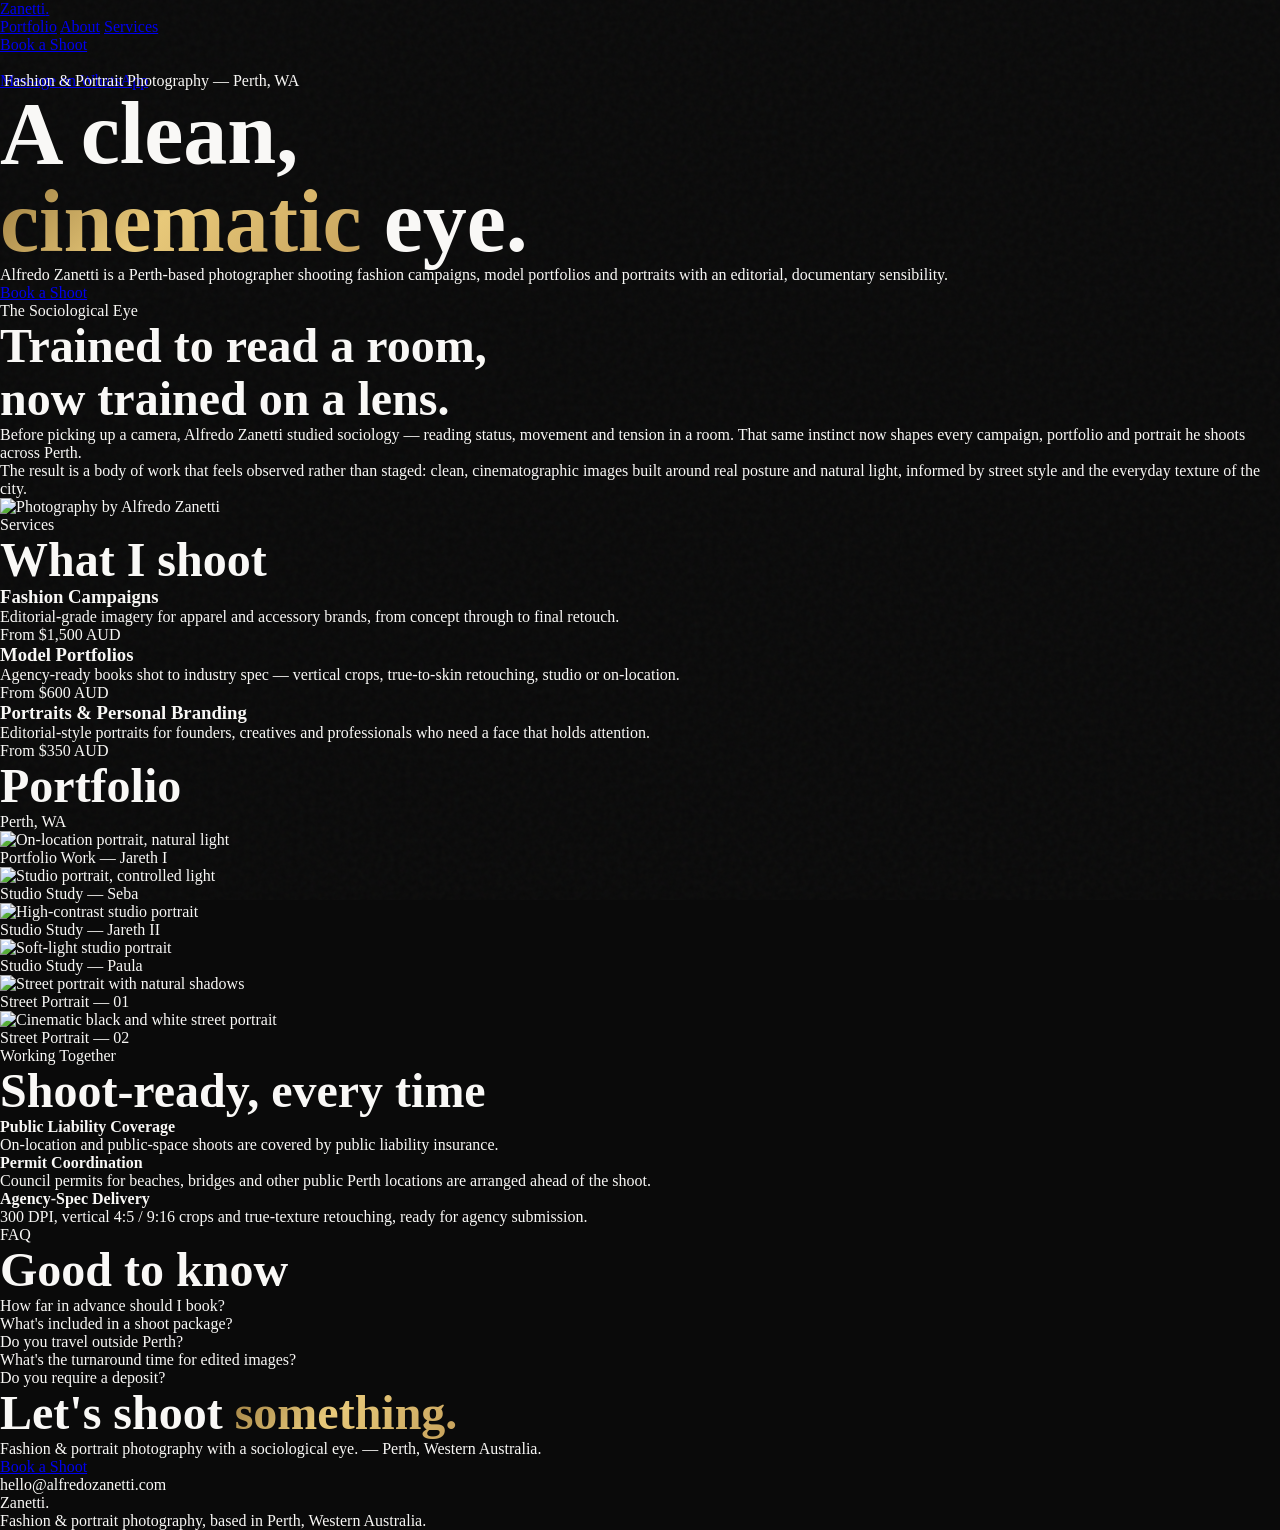
==== index.html @ e4895e29 "Build static site + Tailwind CDN + GitHub API CMS for Alfredo Zanetti Scaffolds the full stack: dyna" ====
<!DOCTYPE html>
<html lang="en" class="scroll-smooth">
<head>
    <meta charset="UTF-8">
    <meta name="viewport" content="width=device-width, initial-scale=1.0">
    <title>Zanetti Photography — Fashion & Portrait Photographer in Perth, WA</title>
    <meta name="description" content="Alfredo Zanetti is a Perth-based fashion and portrait photographer shooting campaigns, model portfolios and portraits with an editorial, documentary sensibility.">

    <!-- Tailwind CSS CDN -->
    <script src="https://cdn.tailwindcss.com"></script>

    <!-- Google Fonts -->
    <link rel="preconnect" href="https://fonts.googleapis.com">
    <link rel="preconnect" href="https://fonts.gstatic.com" crossorigin>
    <link href="https://fonts.googleapis.com/css2?family=Cormorant+Garamond:ital,wght@0,300;0,400;0,500;0,600;1,300;1,400&family=DM+Sans:wght@300;400;500;700&family=JetBrains+Mono:wght@400;700&display=swap" rel="stylesheet">

    <!-- Phosphor Icons -->
    <script src="https://unpkg.com/@phosphor-icons/web" defer></script>

    <link rel="stylesheet" href="styles.css">

    <script>
        tailwind.config = {
            theme: { extend: {
                colors: {
                    'jet-black':    '#0A0A0A',
                    'bone-white':   '#F9F8F6',
                    'warm-cotton':  '#F4EFE6',
                    'aged-gold':    '#C6A15B',
                    'dry-stone':    '#8C8882',
                    'surface-card': '#121213',
                },
                fontFamily: {
                    sans:  ['"DM Sans"', 'sans-serif'],
                    serif: ['"Cormorant Garamond"', 'serif'],
                    mono:  ['"JetBrains Mono"', 'monospace'],
                },
                borderRadius: { 'saas': '1.5rem', 'pill': '9999px' },
            }}
        }
    </script>
</head>
<body class="font-sans bg-jet-black text-bone-white selection:bg-aged-gold selection:text-jet-black">

    <div class="noise"></div>
    <div id="progress-bar"></div>

    <!-- Nav pill flotante -->
    <nav id="main-nav" class="fixed w-full z-50 top-4 px-4">
        <div class="max-w-[1050px] mx-auto bg-warm-cotton/90 backdrop-blur-2xl border border-white/10 shadow-sm rounded-full h-14 flex justify-between items-center px-5 md:px-8">
            <a href="/" class="font-serif italic text-[1.15rem] text-jet-black hover:text-aged-gold transition-colors">Zanetti<span class="text-aged-gold">.</span></a>
            <div class="hidden md:flex gap-8 text-[10px] font-mono uppercase tracking-widest text-jet-black/70">
                <a href="#portfolio" class="hover:text-aged-gold transition-colors">Portfolio</a>
                <a href="#about" class="hover:text-aged-gold transition-colors">About</a>
                <a href="#services" class="hover:text-aged-gold transition-colors">Services</a>
            </div>
            <a id="nav-cta" href="#" target="_blank" rel="noopener" class="bg-jet-black text-bone-white px-6 py-2.5 rounded-full text-[10px] font-mono font-bold uppercase tracking-widest hover:bg-aged-gold hover:text-jet-black transition-all">Book a Shoot</a>
        </div>
    </nav>

    <!-- WhatsApp flotante -->
    <a id="whatsapp-float" href="#" target="_blank" rel="noopener"
       class="fixed bottom-7 right-5 z-50 flex items-center justify-center w-12 h-12 bg-[#25D366] rounded-full shadow-[0_6px_20px_rgba(37,211,102,0.45)] hover:scale-110 transition-transform">
        <i class="ph-fill ph-whatsapp-logo text-white text-2xl"></i>
    </a>

    <!-- Sticky CTA mobile -->
    <div id="sticky-cta" class="fixed bottom-0 left-0 right-0 z-40 lg:hidden bg-surface-card border-t border-white/10 px-4 py-3 shadow-2xl">
        <a id="sticky-cta-link" href="#" target="_blank" rel="noopener" class="flex items-center justify-center gap-3 bg-[#25D366] text-white rounded-full py-3.5 font-mono text-[10px] font-bold uppercase tracking-widest hover:bg-[#20ba58] transition-all">
            Message on WhatsApp <i class="ph ph-whatsapp-logo"></i>
        </a>
    </div>

    <!-- Main container -->
    <main class="max-w-[1060px] mx-auto px-4 sm:px-5 pt-[4.5rem] pb-32 lg:pb-20 space-y-4 md:space-y-5">

        <section id="hero-section" class="relative rounded-[2rem] md:rounded-[2.5rem] overflow-hidden bg-jet-black min-h-[92vh] flex flex-col justify-end px-6 sm:px-10 md:px-14 lg:px-16 pb-14 sm:pb-18 md:pb-24 shadow-2xl">
            <!-- populated by main.js: background image, gradient overlay, hero copy -->
        </section>

        <section id="about" class="scroll-mt-24 bg-surface-card rounded-[2rem] md:rounded-[2.5rem] border border-white/5 px-6 sm:px-10 md:px-14 lg:px-16 py-16 md:py-22">
            <!-- populated by main.js -->
        </section>

        <section id="services" class="scroll-mt-24 bg-warm-cotton text-jet-black rounded-[2rem] md:rounded-[2.5rem] px-6 sm:px-10 md:px-14 lg:px-16 py-16 md:py-22">
            <!-- populated by main.js -->
        </section>

        <section id="portfolio" class="scroll-mt-24 rounded-[2rem] md:rounded-[2.5rem] px-2 sm:px-4 py-4">
            <!-- populated by main.js -->
        </section>

        <section id="credentials" class="bg-surface-card rounded-[2rem] md:rounded-[2.5rem] border border-white/5 px-6 sm:px-10 md:px-14 lg:px-16 py-16 md:py-22">
            <!-- populated by main.js -->
        </section>

        <section id="faq" class="bg-warm-cotton text-jet-black rounded-[2rem] md:rounded-[2.5rem] px-6 sm:px-10 md:px-14 lg:px-16 py-16 md:py-22">
            <!-- populated by main.js -->
        </section>

        <section id="contacto" class="scroll-mt-24 bg-jet-black border border-aged-gold/20 rounded-[2rem] md:rounded-[2.5rem] px-6 sm:px-10 md:px-14 lg:px-16 py-16 md:py-22 text-center">
            <!-- populated by main.js -->
        </section>

    </main>

    <footer id="site-footer" class="border-t border-white/5 py-16 text-center px-4">
        <!-- populated by main.js -->
    </footer>

    <script src="tracking.js"></script>
    <script src="main.js"></script>

    <script>
        const observer = new IntersectionObserver((entries) => {
          entries.forEach(e => { if (e.isIntersecting) { e.target.classList.add('visible'); observer.unobserve(e.target); } });
        }, { threshold: 0.12 });
        document.addEventListener('content:rendered', () => {
          document.querySelectorAll('.reveal').forEach(el => observer.observe(el));
        });

        const bar = document.getElementById('progress-bar');
        if (bar) window.addEventListener('scroll', () => {
          bar.style.width = (window.scrollY / (document.body.scrollHeight - window.innerHeight) * 100) + '%';
        });

        const nav = document.getElementById('main-nav');
        if (nav) window.addEventListener('scroll', () => nav.classList.toggle('scrolled', window.scrollY > 50));

        const cta = document.getElementById('sticky-cta');
        if (cta) window.addEventListener('scroll', () => cta.classList.toggle('visible', window.scrollY > 400));
    </script>
</body>
</html>
---- styles.css ----
/* Design tokens — dark editorial palette
   jet-black #0A0A0A / bone-white #F9F8F6 / aged-gold #C6A15B /
   warm-cotton #F4EFE6 / dry-stone #8C8882 / surface-card #121213 */

*, *::before, *::after { box-sizing: border-box; margin: 0; padding: 0; }
html { -webkit-font-smoothing: antialiased; text-rendering: optimizeLegibility; }
body { background-color: #0A0A0A; color: #F9F8F6; }
img, video { display: block; max-width: 100%; }

::selection { background: #C6A15B; color: #0A0A0A; }

.noise {
  position: fixed; inset: 0; z-index: -10; pointer-events: none; opacity: 0.035;
  background-image: url("data:image/svg+xml,%3Csvg viewBox='0 0 200 200' xmlns='http://www.w3.org/2000/svg'%3E%3Cfilter id='n'%3E%3CfeTurbulence type='fractalNoise' baseFrequency='0.75' numOctaves='4' stitchTiles='stitch'/%3E%3C/filter%3E%3Crect width='100%25' height='100%25' filter='url(%23n)'/%3E%3C/svg%3E");
}

.gold-text {
  background: linear-gradient(135deg, #9C7C3F 0%, #E8C97A 45%, #C6A15B 100%);
  -webkit-background-clip: text; -webkit-text-fill-color: transparent; background-clip: text;
}

.f-hero    { font-size: clamp(2.4rem, 6vw + 1rem, 5.5rem); line-height: 1.0; }
.f-section { font-size: clamp(1.9rem, 3.5vw + 0.5rem, 3rem); line-height: 1.1; }
.f-sub     { font-size: clamp(1.4rem, 2vw + 0.4rem, 2rem); line-height: 1.2; }
.f-stat    { font-size: clamp(3.5rem, 7vw, 5.5rem); line-height: 1; }

.card-lift { transition: transform 0.3s cubic-bezier(0.16,1,0.3,1), box-shadow 0.3s cubic-bezier(0.16,1,0.3,1); }
.card-lift:hover { transform: translateY(-6px); box-shadow: 0 24px 60px -12px rgba(0,0,0,0.5); }

details summary { list-style: none; cursor: pointer; user-select: none; }
details summary::-webkit-details-marker { display: none; }
.faq-icon { transition: transform 0.22s ease; }
details[open] .faq-icon { transform: rotate(45deg); }
details[open] > summary { color: #C6A15B; }
details > p { max-height: 0; overflow: hidden; transition: max-height 0.35s ease, padding-top 0.2s ease; }
details[open] > p { max-height: 300px; padding-top: 1rem; }

@keyframes fadeUp { from { opacity: 0; transform: translateY(32px); } to { opacity: 1; transform: translateY(0); } }
.a1 { animation: fadeUp 1s cubic-bezier(0.16,1,0.3,1) both; }
.a2 { animation: fadeUp 1s 0.15s cubic-bezier(0.16,1,0.3,1) both; }
.a3 { animation: fadeUp 1s 0.28s cubic-bezier(0.16,1,0.3,1) both; }
.a4 { animation: fadeUp 1s 0.4s cubic-bezier(0.16,1,0.3,1) both; }

.reveal { opacity: 0; transform: translateY(30px); transition: opacity 0.7s cubic-bezier(0.16,1,0.3,1), transform 0.7s cubic-bezier(0.16,1,0.3,1); }
.reveal.visible { opacity: 1; transform: none; }
.reveal-delay-1 { transition-delay: 0.1s; }
.reveal-delay-2 { transition-delay: 0.2s; }
.reveal-delay-3 { transition-delay: 0.3s; }

#main-nav { transition: background-color 0.3s ease, box-shadow 0.3s ease; }
#main-nav.scrolled { background-color: rgba(10,10,10,0.85) !important; box-shadow: 0 2px 20px rgba(0,0,0,0.4); }

@keyframes pulse-ring { 0%,100% { transform: scale(1); opacity: 0.5; } 50% { transform: scale(1.4); opacity: 0; } }
.pulse-dot::after { content: ''; position: absolute; inset: 0; border-radius: 9999px; background: #C6A15B; animation: pulse-ring 2.2s ease-in-out infinite; }
.pulse-dot { position: relative; display: inline-block; }

#sticky-cta { transform: translateY(100%); transition: transform 0.4s cubic-bezier(0.16,1,0.3,1); }
#sticky-cta.visible { transform: translateY(0); }

#progress-bar { position: fixed; top: 0; left: 0; height: 2px; z-index: 200; background: linear-gradient(90deg, #9C7C3F, #E8C97A); width: 0%; transition: width 0.1s linear; }

.testimonial-border { border-left: 3px solid #C6A15B; }

@keyframes bounce-slow { 0%,100% { transform: translateY(0); } 50% { transform: translateY(8px); } }
.bounce-slow { animation: bounce-slow 2.4s ease-in-out infinite; }
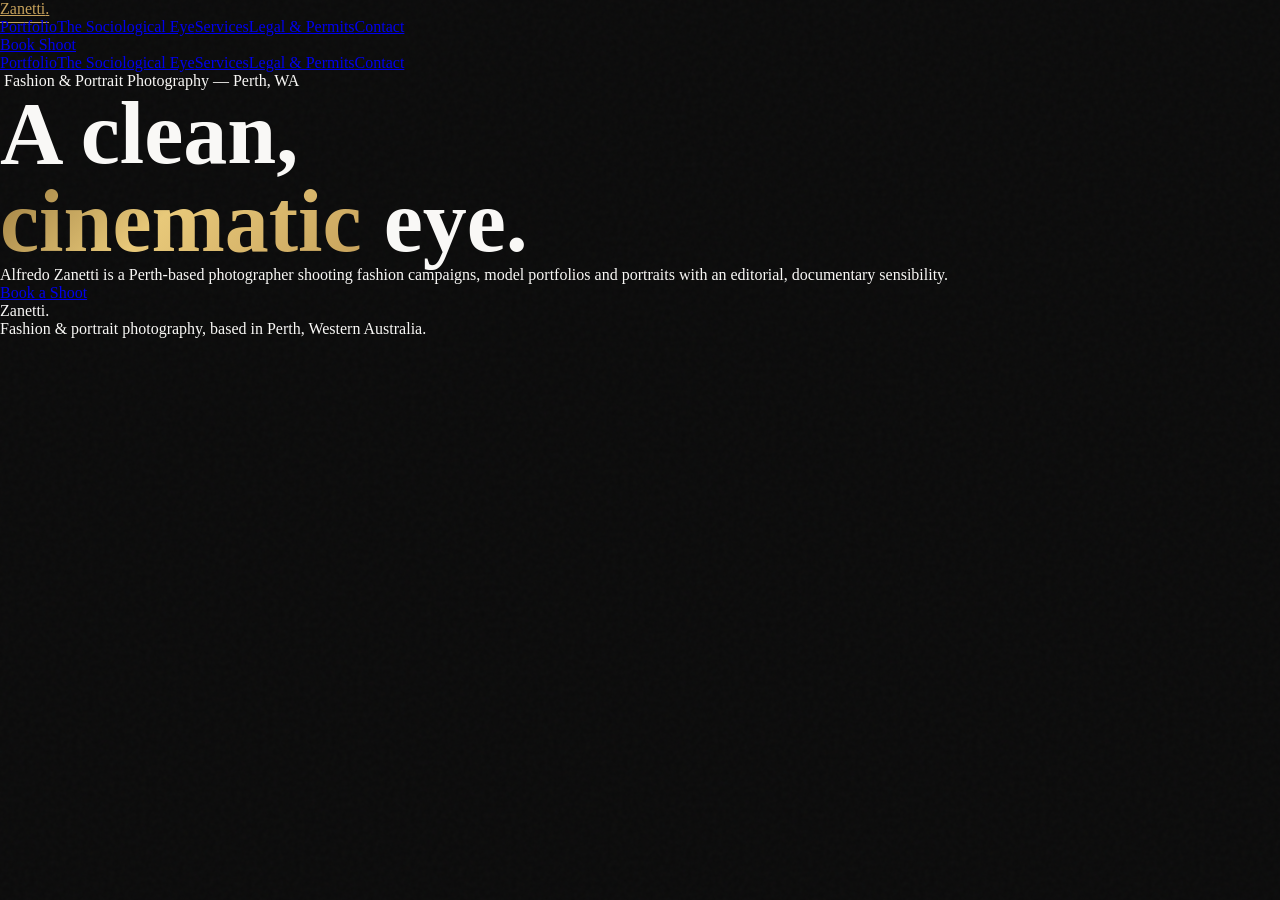
==== commit 0c5e53d6: "Rework site to match the rebranding proposal's visual system with SPA tabs Replaces the earlier scro" ====
--- a/index.html
+++ b/index.html
@@ -3,16 +3,16 @@
 <head>
     <meta charset="UTF-8">
     <meta name="viewport" content="width=device-width, initial-scale=1.0">
-    <title>Zanetti Photography — Fashion & Portrait Photographer in Perth, WA</title>
+    <title>Zanetti — Fashion & Portrait Photographer in Perth, WA</title>
     <meta name="description" content="Alfredo Zanetti is a Perth-based fashion and portrait photographer shooting campaigns, model portfolios and portraits with an editorial, documentary sensibility.">
 
     <!-- Tailwind CSS CDN -->
     <script src="https://cdn.tailwindcss.com"></script>
 
-    <!-- Google Fonts -->
+    <!-- Google Fonts — editorial pairing from the rebranding proposal -->
     <link rel="preconnect" href="https://fonts.googleapis.com">
     <link rel="preconnect" href="https://fonts.gstatic.com" crossorigin>
-    <link href="https://fonts.googleapis.com/css2?family=Cormorant+Garamond:ital,wght@0,300;0,400;0,500;0,600;1,300;1,400&family=DM+Sans:wght@300;400;500;700&family=JetBrains+Mono:wght@400;700&display=swap" rel="stylesheet">
+    <link href="https://fonts.googleapis.com/css2?family=Cormorant+Garamond:ital,wght@0,300;0,400;0,600;1,400&family=Playfair+Display:ital,wght@0,400;0,600;0,700;1,400;1,600&family=Inter:wght@300;400;500;600;700&display=swap" rel="stylesheet">
 
     <!-- Phosphor Icons -->
     <script src="https://unpkg.com/@phosphor-icons/web" defer></script>
@@ -31,31 +31,34 @@
                     'surface-card': '#121213',
                 },
                 fontFamily: {
-                    sans:  ['"DM Sans"', 'sans-serif'],
-                    serif: ['"Cormorant Garamond"', 'serif'],
-                    mono:  ['"JetBrains Mono"', 'monospace'],
+                    playfair:  ['"Playfair Display"', 'serif'],
+                    cormorant: ['"Cormorant Garamond"', 'serif'],
+                    sans:      ['"Inter"', 'sans-serif'],
                 },
-                borderRadius: { 'saas': '1.5rem', 'pill': '9999px' },
             }}
         }
     </script>
 </head>
-<body class="font-sans bg-jet-black text-bone-white selection:bg-aged-gold selection:text-jet-black">
+<body class="font-sans bg-jet-black text-bone-white selection:bg-aged-gold selection:text-jet-black antialiased">
 
     <div class="noise"></div>
     <div id="progress-bar"></div>
 
-    <!-- Nav pill flotante -->
-    <nav id="main-nav" class="fixed w-full z-50 top-4 px-4">
-        <div class="max-w-[1050px] mx-auto bg-warm-cotton/90 backdrop-blur-2xl border border-white/10 shadow-sm rounded-full h-14 flex justify-between items-center px-5 md:px-8">
-            <a href="/" class="font-serif italic text-[1.15rem] text-jet-black hover:text-aged-gold transition-colors">Zanetti<span class="text-aged-gold">.</span></a>
-            <div class="hidden md:flex gap-8 text-[10px] font-mono uppercase tracking-widest text-jet-black/70">
-                <a href="#portfolio" class="hover:text-aged-gold transition-colors">Portfolio</a>
-                <a href="#about" class="hover:text-aged-gold transition-colors">About</a>
-                <a href="#services" class="hover:text-aged-gold transition-colors">Services</a>
+    <!-- Nav -->
+    <nav id="main-nav" class="fixed top-0 w-full z-50 border-b border-white/5 bg-jet-black/80 backdrop-blur-xl">
+        <div class="max-w-7xl mx-auto px-6 md:px-10 h-16 flex justify-between items-center">
+            <a href="#home" data-tab="home" class="font-playfair italic text-xl text-bone-white tracking-widest uppercase hover:text-aged-gold transition-colors">
+                Zanetti<span class="text-aged-gold">.</span>
+            </a>
+            <div role="tablist" aria-label="Secciones" class="hidden md:flex gap-8 text-[9px] font-sans tracking-widest uppercase">
+                <!-- tabs injected by main.js -->
             </div>
-            <a id="nav-cta" href="#" target="_blank" rel="noopener" class="bg-jet-black text-bone-white px-6 py-2.5 rounded-full text-[10px] font-mono font-bold uppercase tracking-widest hover:bg-aged-gold hover:text-jet-black transition-all">Book a Shoot</a>
+            <a id="nav-cta" href="#contact" data-tab="contact" class="bg-warm-cotton text-jet-black px-5 py-2 rounded-full font-sans text-[9px] font-semibold uppercase tracking-widest hover:bg-aged-gold transition">
+                Book Shoot
+            </a>
         </div>
+        <!-- mobile tabs -->
+        <div id="mobile-tabs" role="tablist" aria-label="Secciones (móvil)" class="md:hidden flex gap-5 overflow-x-auto px-6 pb-3 text-[9px] font-sans tracking-widest uppercase whitespace-nowrap"></div>
     </nav>
 
     <!-- WhatsApp flotante -->
@@ -64,41 +67,41 @@
         <i class="ph-fill ph-whatsapp-logo text-white text-2xl"></i>
     </a>
 
-    <!-- Sticky CTA mobile -->
-    <div id="sticky-cta" class="fixed bottom-0 left-0 right-0 z-40 lg:hidden bg-surface-card border-t border-white/10 px-4 py-3 shadow-2xl">
-        <a id="sticky-cta-link" href="#" target="_blank" rel="noopener" class="flex items-center justify-center gap-3 bg-[#25D366] text-white rounded-full py-3.5 font-mono text-[10px] font-bold uppercase tracking-widest hover:bg-[#20ba58] transition-all">
-            Message on WhatsApp <i class="ph ph-whatsapp-logo"></i>
-        </a>
-    </div>
+    <main class="pt-16">
 
-    <!-- Main container -->
-    <main class="max-w-[1060px] mx-auto px-4 sm:px-5 pt-[4.5rem] pb-32 lg:pb-20 space-y-4 md:space-y-5">
-
-        <section id="hero-section" class="relative rounded-[2rem] md:rounded-[2.5rem] overflow-hidden bg-jet-black min-h-[92vh] flex flex-col justify-end px-6 sm:px-10 md:px-14 lg:px-16 pb-14 sm:pb-18 md:pb-24 shadow-2xl">
-            <!-- populated by main.js: background image, gradient overlay, hero copy -->
-        </section>
-
-        <section id="about" class="scroll-mt-24 bg-surface-card rounded-[2rem] md:rounded-[2.5rem] border border-white/5 px-6 sm:px-10 md:px-14 lg:px-16 py-16 md:py-22">
+        <!-- HOME / HERO panel -->
+        <section id="panel-home" role="tabpanel" aria-labelledby="tab-home" data-panel="home"
+                  class="relative min-h-screen flex flex-col justify-end px-6 md:px-16 pb-20 md:pb-28">
             <!-- populated by main.js -->
         </section>
 
-        <section id="services" class="scroll-mt-24 bg-warm-cotton text-jet-black rounded-[2rem] md:rounded-[2.5rem] px-6 sm:px-10 md:px-14 lg:px-16 py-16 md:py-22">
+        <!-- PORTFOLIO panel -->
+        <section id="panel-portfolio" role="tabpanel" aria-labelledby="tab-portfolio" data-panel="portfolio" hidden tabindex="-1"
+                  class="max-w-7xl mx-auto px-6 md:px-16 py-24 space-y-16">
             <!-- populated by main.js -->
         </section>
 
-        <section id="portfolio" class="scroll-mt-24 rounded-[2rem] md:rounded-[2.5rem] px-2 sm:px-4 py-4">
+        <!-- ABOUT panel -->
+        <section id="panel-about" role="tabpanel" aria-labelledby="tab-about" data-panel="about" hidden tabindex="-1"
+                  class="max-w-7xl mx-auto px-6 md:px-16 py-24">
             <!-- populated by main.js -->
         </section>
 
-        <section id="credentials" class="bg-surface-card rounded-[2rem] md:rounded-[2.5rem] border border-white/5 px-6 sm:px-10 md:px-14 lg:px-16 py-16 md:py-22">
+        <!-- SERVICES panel -->
+        <section id="panel-services" role="tabpanel" aria-labelledby="tab-services" data-panel="services" hidden tabindex="-1"
+                  class="max-w-7xl mx-auto px-6 md:px-16 py-24">
             <!-- populated by main.js -->
         </section>
 
-        <section id="faq" class="bg-warm-cotton text-jet-black rounded-[2rem] md:rounded-[2.5rem] px-6 sm:px-10 md:px-14 lg:px-16 py-16 md:py-22">
+        <!-- LEGAL & PERMITS panel -->
+        <section id="panel-legal" role="tabpanel" aria-labelledby="tab-legal" data-panel="legal" hidden tabindex="-1"
+                  class="max-w-7xl mx-auto px-6 md:px-16 py-24">
             <!-- populated by main.js -->
         </section>
 
-        <section id="contacto" class="scroll-mt-24 bg-jet-black border border-aged-gold/20 rounded-[2rem] md:rounded-[2.5rem] px-6 sm:px-10 md:px-14 lg:px-16 py-16 md:py-22 text-center">
+        <!-- CONTACT panel -->
+        <section id="panel-contact" role="tabpanel" aria-labelledby="tab-contact" data-panel="contact" hidden tabindex="-1"
+                  class="max-w-7xl mx-auto px-6 md:px-16 py-24">
             <!-- populated by main.js -->
         </section>
 
@@ -110,25 +113,5 @@
 
     <script src="tracking.js"></script>
     <script src="main.js"></script>
-
-    <script>
-        const observer = new IntersectionObserver((entries) => {
-          entries.forEach(e => { if (e.isIntersecting) { e.target.classList.add('visible'); observer.unobserve(e.target); } });
-        }, { threshold: 0.12 });
-        document.addEventListener('content:rendered', () => {
-          document.querySelectorAll('.reveal').forEach(el => observer.observe(el));
-        });
-
-        const bar = document.getElementById('progress-bar');
-        if (bar) window.addEventListener('scroll', () => {
-          bar.style.width = (window.scrollY / (document.body.scrollHeight - window.innerHeight) * 100) + '%';
-        });
-
-        const nav = document.getElementById('main-nav');
-        if (nav) window.addEventListener('scroll', () => nav.classList.toggle('scrolled', window.scrollY > 50));
-
-        const cta = document.getElementById('sticky-cta');
-        if (cta) window.addEventListener('scroll', () => cta.classList.toggle('visible', window.scrollY > 400));
-    </script>
 </body>
 </html>
--- a/styles.css
+++ b/styles.css
@@ -1,17 +1,18 @@
-/* Design tokens — dark editorial palette
+/* Design tokens — dark editorial palette (from the rebranding proposal)
    jet-black #0A0A0A / bone-white #F9F8F6 / aged-gold #C6A15B /
    warm-cotton #F4EFE6 / dry-stone #8C8882 / surface-card #121213 */
 
 *, *::before, *::after { box-sizing: border-box; margin: 0; padding: 0; }
 html { -webkit-font-smoothing: antialiased; text-rendering: optimizeLegibility; }
-body { background-color: #0A0A0A; color: #F9F8F6; }
+body { background-color: #0A0A0A; color: #F9F8F6; overflow-x: hidden; }
 img, video { display: block; max-width: 100%; }
 
 ::selection { background: #C6A15B; color: #0A0A0A; }
 
 .noise {
-  position: fixed; inset: 0; z-index: -10; pointer-events: none; opacity: 0.035;
-  background-image: url("data:image/svg+xml,%3Csvg viewBox='0 0 200 200' xmlns='http://www.w3.org/2000/svg'%3E%3Cfilter id='n'%3E%3CfeTurbulence type='fractalNoise' baseFrequency='0.75' numOctaves='4' stitchTiles='stitch'/%3E%3C/filter%3E%3Crect width='100%25' height='100%25' filter='url(%23n)'/%3E%3C/svg%3E");
+  position: fixed; inset: 0; z-index: -10; pointer-events: none; opacity: 0.03;
+  background-image: url("data:image/svg+xml,%3Csvg viewBox='0 0 200 200' xmlns='http://www.w3.org/2000/svg'%3E%3Cfilter id='n'%3E%3CfeTurbulence type='fractalNoise' baseFrequency='0.85' numOctaves='3'/%3E%3C/filter%3E%3Crect width='100%25' height='100%25' filter='url(%23n)'/%3E%3C/svg%3E");
+  mix-blend-mode: screen;
 }
 
 .gold-text {
@@ -19,13 +20,24 @@
   -webkit-background-clip: text; -webkit-text-fill-color: transparent; background-clip: text;
 }
 
+.glass-panel {
+  background: rgba(255, 255, 255, 0.01);
+  border: 1px solid rgba(255, 255, 255, 0.06);
+  border-radius: 1.5rem;
+  transition: all 0.4s ease;
+}
+.glass-panel:hover {
+  border-color: rgba(198, 161, 91, 0.25);
+  box-shadow: 0 10px 40px rgba(0, 0, 0, 0.6);
+}
+
 .f-hero    { font-size: clamp(2.4rem, 6vw + 1rem, 5.5rem); line-height: 1.0; }
 .f-section { font-size: clamp(1.9rem, 3.5vw + 0.5rem, 3rem); line-height: 1.1; }
-.f-sub     { font-size: clamp(1.4rem, 2vw + 0.4rem, 2rem); line-height: 1.2; }
-.f-stat    { font-size: clamp(3.5rem, 7vw, 5.5rem); line-height: 1; }
 
-.card-lift { transition: transform 0.3s cubic-bezier(0.16,1,0.3,1), box-shadow 0.3s cubic-bezier(0.16,1,0.3,1); }
-.card-lift:hover { transform: translateY(-6px); box-shadow: 0 24px 60px -12px rgba(0,0,0,0.5); }
+/* Tab panels — hard-hide regardless of any utility `display` class, and
+   drive entrance animation on activation rather than relying purely on
+   scroll IntersectionObserver, since a hidden panel never intersects. */
+[role="tabpanel"][hidden] { display: none !important; }
 
 details summary { list-style: none; cursor: pointer; user-select: none; }
 details summary::-webkit-details-marker { display: none; }
@@ -35,31 +47,22 @@
 details > p { max-height: 0; overflow: hidden; transition: max-height 0.35s ease, padding-top 0.2s ease; }
 details[open] > p { max-height: 300px; padding-top: 1rem; }
 
-@keyframes fadeUp { from { opacity: 0; transform: translateY(32px); } to { opacity: 1; transform: translateY(0); } }
-.a1 { animation: fadeUp 1s cubic-bezier(0.16,1,0.3,1) both; }
-.a2 { animation: fadeUp 1s 0.15s cubic-bezier(0.16,1,0.3,1) both; }
-.a3 { animation: fadeUp 1s 0.28s cubic-bezier(0.16,1,0.3,1) both; }
-.a4 { animation: fadeUp 1s 0.4s cubic-bezier(0.16,1,0.3,1) both; }
-
-.reveal { opacity: 0; transform: translateY(30px); transition: opacity 0.7s cubic-bezier(0.16,1,0.3,1), transform 0.7s cubic-bezier(0.16,1,0.3,1); }
-.reveal.visible { opacity: 1; transform: none; }
-.reveal-delay-1 { transition-delay: 0.1s; }
-.reveal-delay-2 { transition-delay: 0.2s; }
-.reveal-delay-3 { transition-delay: 0.3s; }
+@keyframes fadeUp { from { opacity: 0; transform: translateY(24px); } to { opacity: 1; transform: translateY(0); } }
+.reveal { opacity: 0; transform: translateY(24px); }
+.reveal.visible { animation: fadeUp 0.7s cubic-bezier(0.16,1,0.3,1) both; }
+.reveal-delay-1.visible { animation-delay: 0.08s; }
+.reveal-delay-2.visible { animation-delay: 0.16s; }
+.reveal-delay-3.visible { animation-delay: 0.24s; }
 
 #main-nav { transition: background-color 0.3s ease, box-shadow 0.3s ease; }
-#main-nav.scrolled { background-color: rgba(10,10,10,0.85) !important; box-shadow: 0 2px 20px rgba(0,0,0,0.4); }
+#main-nav.scrolled { background-color: rgba(10,10,10,0.92) !important; box-shadow: 0 2px 20px rgba(0,0,0,0.4); }
+
+[role="tab"] { position: relative; }
+[role="tab"][aria-selected="true"] { color: #C6A15B !important; }
+[role="tab"][aria-selected="true"]::after {
+  content: ''; position: absolute; left: 0; right: 0; bottom: -6px; height: 1px; background: #C6A15B;
+}
 
 @keyframes pulse-ring { 0%,100% { transform: scale(1); opacity: 0.5; } 50% { transform: scale(1.4); opacity: 0; } }
 .pulse-dot::after { content: ''; position: absolute; inset: 0; border-radius: 9999px; background: #C6A15B; animation: pulse-ring 2.2s ease-in-out infinite; }
 .pulse-dot { position: relative; display: inline-block; }
-
-#sticky-cta { transform: translateY(100%); transition: transform 0.4s cubic-bezier(0.16,1,0.3,1); }
-#sticky-cta.visible { transform: translateY(0); }
-
-#progress-bar { position: fixed; top: 0; left: 0; height: 2px; z-index: 200; background: linear-gradient(90deg, #9C7C3F, #E8C97A); width: 0%; transition: width 0.1s linear; }
-
-.testimonial-border { border-left: 3px solid #C6A15B; }
-
-@keyframes bounce-slow { 0%,100% { transform: translateY(0); } 50% { transform: translateY(8px); } }
-.bounce-slow { animation: bounce-slow 2.4s ease-in-out infinite; }
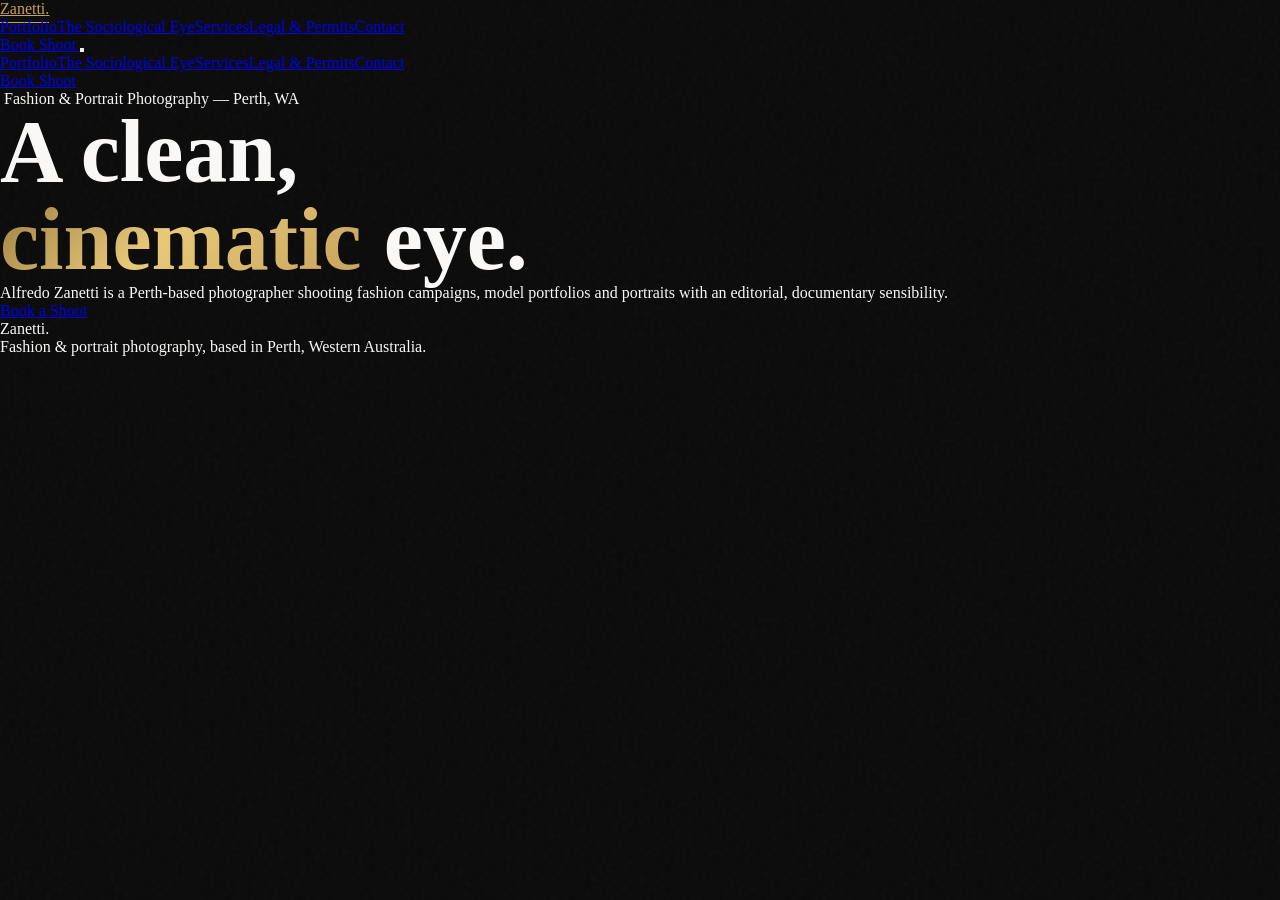
==== commit fa8237f5: "Fix mobile nav overflow, CTA collision, and add fluid tab transitions Set up a local Tailwind build " ====
--- a/index.html
+++ b/index.html
@@ -51,19 +51,32 @@
                 Zanetti<span class="text-aged-gold">.</span>
             </a>
             <div role="tablist" aria-label="Secciones" class="hidden md:flex gap-8 text-[9px] font-sans tracking-widest uppercase">
-                <!-- tabs injected by main.js -->
+                <!-- desktop tabs injected by main.js -->
             </div>
-            <a id="nav-cta" href="#contact" data-tab="contact" class="bg-warm-cotton text-jet-black px-5 py-2 rounded-full font-sans text-[9px] font-semibold uppercase tracking-widest hover:bg-aged-gold transition">
-                Book Shoot
-            </a>
+            <div class="flex items-center gap-3">
+                <a id="nav-cta" href="#contact" data-tab="contact" class="hidden md:inline-flex bg-warm-cotton text-jet-black px-5 py-2 rounded-full font-sans text-[9px] font-semibold uppercase tracking-widest hover:bg-aged-gold transition">
+                    Book Shoot
+                </a>
+                <button id="menu-toggle" type="button" aria-expanded="false" aria-controls="mobile-menu" aria-label="Abrir menú"
+                        class="md:hidden w-9 h-9 flex items-center justify-center text-bone-white">
+                    <i class="ph ph-list text-2xl"></i>
+                </button>
+            </div>
         </div>
-        <!-- mobile tabs -->
-        <div id="mobile-tabs" role="tablist" aria-label="Secciones (móvil)" class="md:hidden flex gap-5 overflow-x-auto px-6 pb-3 text-[9px] font-sans tracking-widest uppercase whitespace-nowrap"></div>
     </nav>
 
-    <!-- WhatsApp flotante -->
+    <!-- Mobile full-screen menu -->
+    <div id="mobile-menu" aria-hidden="true"
+         class="md:hidden fixed inset-0 z-40 bg-jet-black/98 backdrop-blur-xl flex flex-col items-center justify-center gap-10 opacity-0 pointer-events-none transition-opacity duration-300">
+        <div role="tablist" aria-label="Secciones (móvil)" id="mobile-tabs" class="flex flex-col items-center gap-7 text-2xl font-playfair italic"></div>
+        <a id="mobile-cta" href="#contact" data-tab="contact" class="bg-warm-cotton text-jet-black px-8 py-3 rounded-full font-sans text-[10px] font-semibold uppercase tracking-widest">
+            Book Shoot
+        </a>
+    </div>
+
+    <!-- WhatsApp flotante (oculto en Home: el hero ya tiene su propio CTA) -->
     <a id="whatsapp-float" href="#" target="_blank" rel="noopener"
-       class="fixed bottom-7 right-5 z-50 flex items-center justify-center w-12 h-12 bg-[#25D366] rounded-full shadow-[0_6px_20px_rgba(37,211,102,0.45)] hover:scale-110 transition-transform">
+       class="fixed bottom-7 right-5 z-50 flex items-center justify-center w-12 h-12 bg-[#25D366] rounded-full shadow-[0_6px_20px_rgba(37,211,102,0.45)] hover:scale-110 opacity-0 scale-75 pointer-events-none transition-all duration-300">
         <i class="ph-fill ph-whatsapp-logo text-white text-2xl"></i>
     </a>
 
--- a/styles.css
+++ b/styles.css
@@ -38,6 +38,9 @@
    drive entrance animation on activation rather than relying purely on
    scroll IntersectionObserver, since a hidden panel never intersects. */
 [role="tabpanel"][hidden] { display: none !important; }
+[role="tabpanel"] { opacity: 1; transition: opacity 0.22s ease; }
+[role="tabpanel"].panel-entering,
+[role="tabpanel"].panel-leaving { opacity: 0; }
 
 details summary { list-style: none; cursor: pointer; user-select: none; }
 details summary::-webkit-details-marker { display: none; }
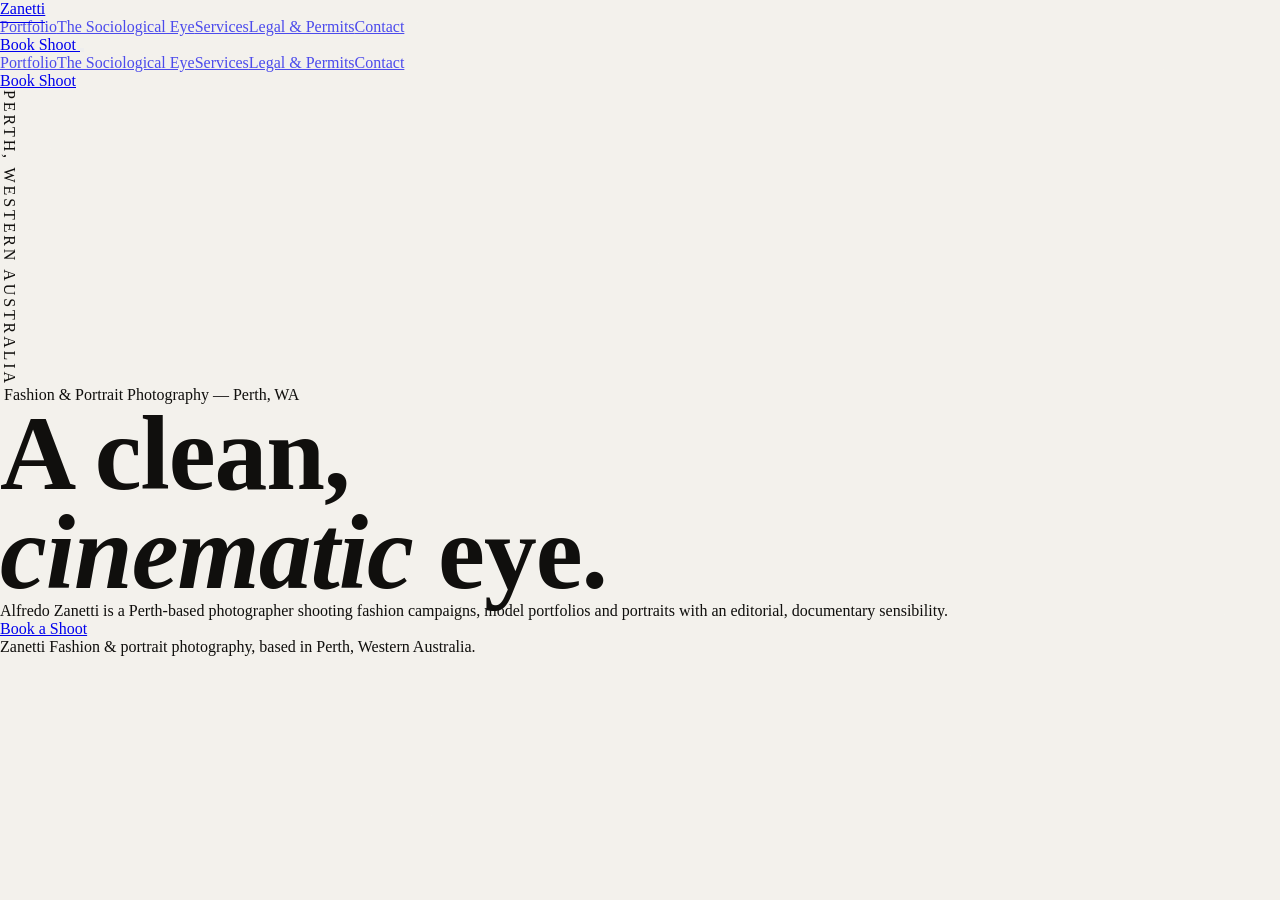
==== commit 6134e366: "Rework visual system to a monochrome editorial identity Replaces the dark jet-black/aged-gold/glass-" ====
--- a/index.html
+++ b/index.html
@@ -9,12 +9,13 @@
     <!-- Tailwind CSS CDN -->
     <script src="https://cdn.tailwindcss.com"></script>
 
-    <!-- Google Fonts — editorial pairing from the rebranding proposal -->
+    <!-- Google Fonts — editorial fashion pairing: a high-contrast Didone for
+         masthead moments, a neutral grotesk for everything functional. -->
     <link rel="preconnect" href="https://fonts.googleapis.com">
     <link rel="preconnect" href="https://fonts.gstatic.com" crossorigin>
-    <link href="https://fonts.googleapis.com/css2?family=Cormorant+Garamond:ital,wght@0,300;0,400;0,600;1,400&family=Playfair+Display:ital,wght@0,400;0,600;0,700;1,400;1,600&family=Inter:wght@300;400;500;600;700&display=swap" rel="stylesheet">
+    <link href="https://fonts.googleapis.com/css2?family=Bodoni+Moda:ital,wght@0,400..900;1,400..900&family=Archivo:wght@400..700&display=swap" rel="stylesheet">
 
-    <!-- Phosphor Icons -->
+    <!-- Phosphor Icons (functional glyphs only — WhatsApp, menu, accordion) -->
     <script src="https://unpkg.com/@phosphor-icons/web" defer></script>
 
     <link rel="stylesheet" href="styles.css">
@@ -23,104 +24,110 @@
         tailwind.config = {
             theme: { extend: {
                 colors: {
-                    'jet-black':    '#0A0A0A',
-                    'bone-white':   '#F9F8F6',
-                    'warm-cotton':  '#F4EFE6',
-                    'aged-gold':    '#C6A15B',
-                    'dry-stone':    '#8C8882',
-                    'surface-card': '#121213',
+                    'paper':      '#F4F2ED',
+                    'paper-2':    '#EAE7DE',
+                    'ink':        '#100F0D',
+                    'ink-soft':   '#57544B',
+                    'ink-faint':  '#8C8879',
+                    'line':       '#D9D4C6',
+                    'wa':         '#25D366',
                 },
                 fontFamily: {
-                    playfair:  ['"Playfair Display"', 'serif'],
-                    cormorant: ['"Cormorant Garamond"', 'serif'],
-                    sans:      ['"Inter"', 'sans-serif'],
+                    serif: ['"Bodoni Moda"', 'ui-serif', 'serif'],
+                    sans:  ['"Archivo"', 'ui-sans-serif', 'sans-serif'],
                 },
             }}
         }
     </script>
 </head>
-<body class="font-sans bg-jet-black text-bone-white selection:bg-aged-gold selection:text-jet-black antialiased">
+<body class="font-sans bg-paper text-ink selection:bg-ink selection:text-paper antialiased">
 
     <div class="noise"></div>
-    <div id="progress-bar"></div>
+    <svg width="0" height="0" style="position:absolute" aria-hidden="true">
+      <filter id="grain">
+        <feTurbulence type="fractalNoise" baseFrequency="0.85" numOctaves="2" stitchTiles="stitch" result="noise"/>
+        <feColorMatrix in="noise" type="matrix" values="0 0 0 0 0  0 0 0 0 0  0 0 0 0 0  0 0 0 0.9 0"/>
+      </filter>
+    </svg>
 
-    <!-- Nav -->
-    <nav id="main-nav" class="fixed top-0 w-full z-50 border-b border-white/5 bg-jet-black/80 backdrop-blur-xl">
-        <div class="max-w-7xl mx-auto px-6 md:px-10 h-16 flex justify-between items-center">
-            <a href="#home" data-tab="home" class="font-playfair italic text-xl text-bone-white tracking-widest uppercase hover:text-aged-gold transition-colors">
-                Zanetti<span class="text-aged-gold">.</span>
+    <!-- Nav — mix-blend-difference means it needs no background of its own:
+         it inverts against whatever panel (photo or paper) sits beneath it. -->
+    <nav id="main-nav" class="fixed top-0 w-full z-50 mix-blend-difference text-white">
+        <div class="max-w-[1400px] mx-auto px-6 md:px-10 py-5 flex justify-between items-center">
+            <a href="#home" data-tab="home" class="font-serif italic text-xl tracking-wide">
+                Zanetti
             </a>
-            <div role="tablist" aria-label="Secciones" class="hidden md:flex gap-8 text-[9px] font-sans tracking-widest uppercase">
+            <div role="tablist" aria-label="Secciones" class="hidden md:flex items-center gap-8">
                 <!-- desktop tabs injected by main.js -->
             </div>
-            <div class="flex items-center gap-3">
-                <a id="nav-cta" href="#contact" data-tab="contact" class="hidden md:inline-flex bg-warm-cotton text-jet-black px-5 py-2 rounded-full font-sans text-[9px] font-semibold uppercase tracking-widest hover:bg-aged-gold transition">
+            <div class="flex items-center gap-5">
+                <a id="nav-cta" href="#contact" data-tab="contact" class="hidden md:inline-flex border border-current px-5 py-2 font-sans text-[10px] font-medium uppercase tracking-widest hover:bg-white hover:text-ink transition-colors">
                     Book Shoot
                 </a>
                 <button id="menu-toggle" type="button" aria-expanded="false" aria-controls="mobile-menu" aria-label="Abrir menú"
-                        class="md:hidden w-9 h-9 flex items-center justify-center text-bone-white">
+                        class="md:hidden w-9 h-9 flex items-center justify-center">
                     <i class="ph ph-list text-2xl"></i>
                 </button>
             </div>
         </div>
     </nav>
 
-    <!-- Mobile full-screen menu -->
+    <!-- Mobile full-screen menu (opaque takeover — deliberately not blended) -->
     <div id="mobile-menu" aria-hidden="true"
-         class="md:hidden fixed inset-0 z-40 bg-jet-black/98 backdrop-blur-xl flex flex-col items-center justify-center gap-10 opacity-0 pointer-events-none transition-opacity duration-300">
-        <div role="tablist" aria-label="Secciones (móvil)" id="mobile-tabs" class="flex flex-col items-center gap-7 text-2xl font-playfair italic"></div>
-        <a id="mobile-cta" href="#contact" data-tab="contact" class="bg-warm-cotton text-jet-black px-8 py-3 rounded-full font-sans text-[10px] font-semibold uppercase tracking-widest">
+         class="md:hidden fixed inset-0 z-40 bg-ink text-paper flex flex-col items-center justify-center gap-9 opacity-0 pointer-events-none transition-opacity duration-300">
+        <div role="tablist" aria-label="Secciones (móvil)" id="mobile-tabs" class="flex flex-col items-center gap-7 text-2xl font-serif italic"></div>
+        <a id="mobile-cta" href="#contact" data-tab="contact" class="border border-paper/40 px-8 py-3 font-sans text-[10px] font-medium uppercase tracking-widest">
             Book Shoot
         </a>
     </div>
 
-    <!-- WhatsApp flotante (oculto en Home: el hero ya tiene su propio CTA) -->
+    <!-- WhatsApp float (utility brand recognition — hidden on Home, which has its own CTA) -->
     <a id="whatsapp-float" href="#" target="_blank" rel="noopener"
-       class="fixed bottom-7 right-5 z-50 flex items-center justify-center w-12 h-12 bg-[#25D366] rounded-full shadow-[0_6px_20px_rgba(37,211,102,0.45)] hover:scale-110 opacity-0 scale-75 pointer-events-none transition-all duration-300">
+       class="fixed bottom-7 right-5 z-50 flex items-center justify-center w-12 h-12 bg-wa rounded-full shadow-[0_6px_20px_rgba(37,211,102,0.4)] hover:scale-110 opacity-0 scale-75 pointer-events-none transition-all duration-300">
         <i class="ph-fill ph-whatsapp-logo text-white text-2xl"></i>
     </a>
 
-    <main class="pt-16">
+    <main>
 
-        <!-- HOME / HERO panel -->
+        <!-- HOME / HERO panel — full-bleed, image runs edge to edge including behind the nav -->
         <section id="panel-home" role="tabpanel" aria-labelledby="tab-home" data-panel="home"
-                  class="relative min-h-screen flex flex-col justify-end px-6 md:px-16 pb-20 md:pb-28">
+                  class="relative min-h-screen">
             <!-- populated by main.js -->
         </section>
 
         <!-- PORTFOLIO panel -->
         <section id="panel-portfolio" role="tabpanel" aria-labelledby="tab-portfolio" data-panel="portfolio" hidden tabindex="-1"
-                  class="max-w-7xl mx-auto px-6 md:px-16 py-24 space-y-16">
+                  class="max-w-[1400px] mx-auto px-6 md:px-14 pt-32 md:pt-40 pb-24">
             <!-- populated by main.js -->
         </section>
 
         <!-- ABOUT panel -->
         <section id="panel-about" role="tabpanel" aria-labelledby="tab-about" data-panel="about" hidden tabindex="-1"
-                  class="max-w-7xl mx-auto px-6 md:px-16 py-24">
+                  class="max-w-[1400px] mx-auto px-6 md:px-14 pt-32 md:pt-40 pb-24">
             <!-- populated by main.js -->
         </section>
 
         <!-- SERVICES panel -->
         <section id="panel-services" role="tabpanel" aria-labelledby="tab-services" data-panel="services" hidden tabindex="-1"
-                  class="max-w-7xl mx-auto px-6 md:px-16 py-24">
+                  class="max-w-[1000px] mx-auto px-6 md:px-14 pt-32 md:pt-40 pb-24">
             <!-- populated by main.js -->
         </section>
 
         <!-- LEGAL & PERMITS panel -->
         <section id="panel-legal" role="tabpanel" aria-labelledby="tab-legal" data-panel="legal" hidden tabindex="-1"
-                  class="max-w-7xl mx-auto px-6 md:px-16 py-24">
+                  class="max-w-[1000px] mx-auto px-6 md:px-14 pt-32 md:pt-40 pb-24">
             <!-- populated by main.js -->
         </section>
 
-        <!-- CONTACT panel -->
+        <!-- CONTACT panel — the one deliberately inverted "closing" moment -->
         <section id="panel-contact" role="tabpanel" aria-labelledby="tab-contact" data-panel="contact" hidden tabindex="-1"
-                  class="max-w-7xl mx-auto px-6 md:px-16 py-24">
+                  class="bg-ink text-paper min-h-screen">
             <!-- populated by main.js -->
         </section>
 
     </main>
 
-    <footer id="site-footer" class="border-t border-white/5 py-16 text-center px-4">
+    <footer id="site-footer" class="border-t border-line py-10 px-4">
         <!-- populated by main.js -->
     </footer>
 
--- a/styles.css
+++ b/styles.css
@@ -1,38 +1,25 @@
-/* Design tokens — dark editorial palette (from the rebranding proposal)
-   jet-black #0A0A0A / bone-white #F9F8F6 / aged-gold #C6A15B /
-   warm-cotton #F4EFE6 / dry-stone #8C8882 / surface-card #121213 */
+/* Design tokens — monochrome editorial palette.
+   paper #F4F2ED / paper-2 #EAE7DE / ink #100F0D / ink-soft #57544B /
+   ink-faint #8C8879 / line #D9D4C6 / wa #25D366 (WhatsApp recognition only).
+   No accent hue: the photography supplies the color, the interface doesn't. */
 
 *, *::before, *::after { box-sizing: border-box; margin: 0; padding: 0; }
 html { -webkit-font-smoothing: antialiased; text-rendering: optimizeLegibility; }
-body { background-color: #0A0A0A; color: #F9F8F6; overflow-x: hidden; }
+body { background-color: #F4F2ED; color: #100F0D; overflow-x: hidden; }
 img, video { display: block; max-width: 100%; }
 
-::selection { background: #C6A15B; color: #0A0A0A; }
+::selection { background: #100F0D; color: #F4F2ED; }
 
 .noise {
-  position: fixed; inset: 0; z-index: -10; pointer-events: none; opacity: 0.03;
-  background-image: url("data:image/svg+xml,%3Csvg viewBox='0 0 200 200' xmlns='http://www.w3.org/2000/svg'%3E%3Cfilter id='n'%3E%3CfeTurbulence type='fractalNoise' baseFrequency='0.85' numOctaves='3'/%3E%3C/filter%3E%3Crect width='100%25' height='100%25' filter='url(%23n)'/%3E%3C/svg%3E");
-  mix-blend-mode: screen;
+  position: fixed; inset: 0; z-index: 40; pointer-events: none; opacity: 0.05;
+  filter: url(#grain);
+  background: #000;
+  mix-blend-mode: overlay;
 }
 
-.gold-text {
-  background: linear-gradient(135deg, #9C7C3F 0%, #E8C97A 45%, #C6A15B 100%);
-  -webkit-background-clip: text; -webkit-text-fill-color: transparent; background-clip: text;
-}
-
-.glass-panel {
-  background: rgba(255, 255, 255, 0.01);
-  border: 1px solid rgba(255, 255, 255, 0.06);
-  border-radius: 1.5rem;
-  transition: all 0.4s ease;
-}
-.glass-panel:hover {
-  border-color: rgba(198, 161, 91, 0.25);
-  box-shadow: 0 10px 40px rgba(0, 0, 0, 0.6);
-}
-
-.f-hero    { font-size: clamp(2.4rem, 6vw + 1rem, 5.5rem); line-height: 1.0; }
-.f-section { font-size: clamp(1.9rem, 3.5vw + 0.5rem, 3rem); line-height: 1.1; }
+.f-hero    { font-size: clamp(2.75rem, 7vw + 1rem, 7.5rem); line-height: 0.94; letter-spacing: -0.01em; }
+.f-section { font-size: clamp(1.9rem, 3.5vw + 0.5rem, 2.75rem); line-height: 1.08; }
+.f-quote   { font-size: clamp(1.8rem, 3vw + 0.8rem, 2.9rem); line-height: 1.16; letter-spacing: -0.005em; }
 
 /* Tab panels — hard-hide regardless of any utility `display` class, and
    drive entrance animation on activation rather than relying purely on
@@ -46,26 +33,47 @@
 details summary::-webkit-details-marker { display: none; }
 .faq-icon { transition: transform 0.22s ease; }
 details[open] .faq-icon { transform: rotate(45deg); }
-details[open] > summary { color: #C6A15B; }
 details > p { max-height: 0; overflow: hidden; transition: max-height 0.35s ease, padding-top 0.2s ease; }
-details[open] > p { max-height: 300px; padding-top: 1rem; }
+details[open] > p { max-height: 300px; padding-top: 0.85rem; }
 
-@keyframes fadeUp { from { opacity: 0; transform: translateY(24px); } to { opacity: 1; transform: translateY(0); } }
-.reveal { opacity: 0; transform: translateY(24px); }
+@keyframes fadeUp { from { opacity: 0; transform: translateY(20px); } to { opacity: 1; transform: translateY(0); } }
+.reveal { opacity: 0; transform: translateY(20px); }
 .reveal.visible { animation: fadeUp 0.7s cubic-bezier(0.16,1,0.3,1) both; }
 .reveal-delay-1.visible { animation-delay: 0.08s; }
 .reveal-delay-2.visible { animation-delay: 0.16s; }
 .reveal-delay-3.visible { animation-delay: 0.24s; }
-
-#main-nav { transition: background-color 0.3s ease, box-shadow 0.3s ease; }
-#main-nav.scrolled { background-color: rgba(10,10,10,0.92) !important; box-shadow: 0 2px 20px rgba(0,0,0,0.4); }
-
-[role="tab"] { position: relative; }
-[role="tab"][aria-selected="true"] { color: #C6A15B !important; }
-[role="tab"][aria-selected="true"]::after {
-  content: ''; position: absolute; left: 0; right: 0; bottom: -6px; height: 1px; background: #C6A15B;
+@media (prefers-reduced-motion: reduce) {
+  .reveal, .reveal.visible { opacity: 1; transform: none; animation: none; }
 }
 
-@keyframes pulse-ring { 0%,100% { transform: scale(1); opacity: 0.5; } 50% { transform: scale(1.4); opacity: 0; } }
-.pulse-dot::after { content: ''; position: absolute; inset: 0; border-radius: 9999px; background: #C6A15B; animation: pulse-ring 2.2s ease-in-out infinite; }
+/* Active tab indicator — a plain underline, no accent color */
+[role="tab"] { position: relative; opacity: .68; transition: opacity .2s ease; }
+[role="tab"]:hover { opacity: 1; }
+[role="tab"][aria-selected="true"] { opacity: 1; }
+[role="tab"][aria-selected="true"]::after {
+  content: ''; position: absolute; left: 0; right: 0; bottom: -6px; height: 1px; background: currentColor;
+}
+
+/* Photographic plates — real <img>s get a slow hover-scale; the caption
+   sits outside the frame, like a tearsheet credit line, not printed on it. */
+.plate { position: relative; overflow: hidden; background: #EAE7DE; }
+.plate img { width: 100%; height: 100%; object-fit: cover; transition: transform 1.1s cubic-bezier(.2,.7,.2,1); }
+.plate:hover img { transform: scale(1.035); }
+.plate__folio {
+  position: absolute; left: .9rem; bottom: .8rem; z-index: 2;
+  font-family: 'Archivo', sans-serif; font-size: .68rem; letter-spacing: .08em;
+  color: #fff; mix-blend-mode: difference; opacity: .9;
+}
+
+.figcap { margin-top: .7rem; font-size: .86rem; }
+.figcap em { font-family: 'Bodoni Moda', serif; font-style: italic; }
+.figcap span { color: #8C8879; font-family: 'Archivo', sans-serif; font-size: .72rem; letter-spacing: .05em; text-transform: uppercase; margin-left: .5em; }
+
+@keyframes heroscale { from { transform: scale(1.08); } to { transform: scale(1); } }
+.hero-media img { animation: heroscale 16s ease-out forwards; }
+@media (prefers-reduced-motion: reduce) { .hero-media img { animation: none; } }
+
+@keyframes pulse-ring { 0%,100% { transform: scale(1); opacity: 0.6; } 50% { transform: scale(1.5); opacity: 0; } }
+.pulse-dot::after { content: ''; position: absolute; inset: 0; border-radius: 9999px; background: currentColor; animation: pulse-ring 2.2s ease-in-out infinite; }
 .pulse-dot { position: relative; display: inline-block; }
+@media (prefers-reduced-motion: reduce) { .pulse-dot::after { animation: none; } }
